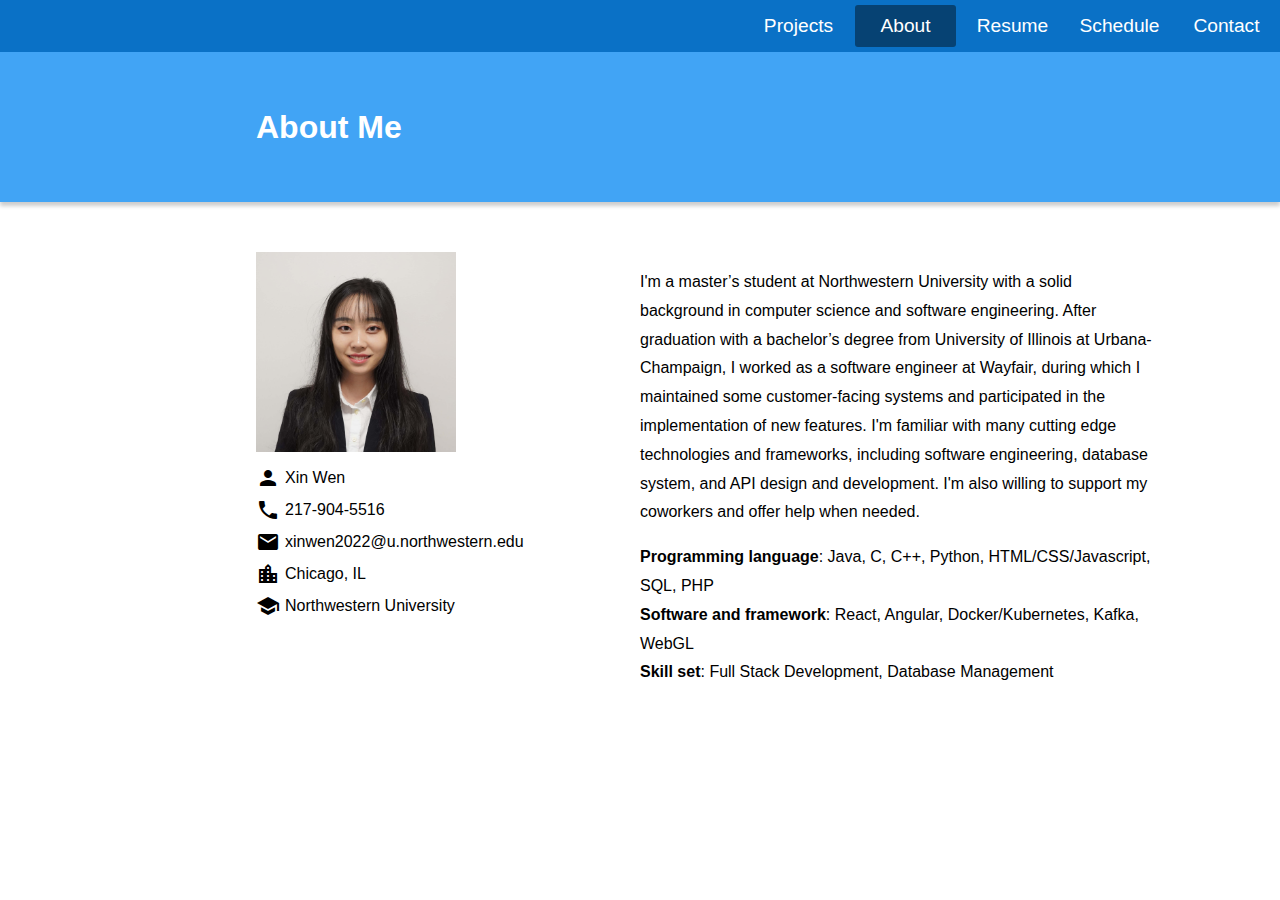
==== about_me.html @ 0b1d322e "website" ====
<!DOCTYPE html>
<html lang="en">
<head>
    <meta charset="UTF-8">
    <link rel="stylesheet" href="about_me.css"/>
    <link rel="stylesheet" href="nav.css"/>
    <link href="https://fonts.googleapis.com/icon?family=Material+Icons"
          rel="stylesheet">
    <title>About me</title>
</head>
<body>
    <nav class="navigation-bar">
        <ul role="menubar">
            <li role="menuitem" id="projects-nav">
                <a href="projects.html"> Projects </a>
            </li>
            <li role="menuitem" id="about-nav">
                <a href="about_me.html"> About </a>
            </li>
            <li role="menuitem" id="resume-nav">
                <a href="assets/resume.pdf"> Resume </a>
            </li>
            <li role="menuitem" id="schedule-nav">
                <a href="schedule.html"> Schedule </a>
            </li>
            <li role="menuitem" id="contact-nav">
                <a href="contact_me.html"> Contact </a>
            </li>
        </ul>
    </nav>
    <main>
        <div class="header-bar">
            About Me
        </div>
        <div class="about-me-container">
            <div class="contact-info">
                <img id="professional-img" src="assets/photo.jpg" alt="Xin Wen's professional photo">
                <div class="icon-info">
                    <i class="material-icons">person</i> Xin Wen
                </div>
                <div class="icon-info">
                    <i class="material-icons">phone</i> 217-904-5516
                </div>
                <div class="icon-info">
                    <i class="material-icons">email</i> xinwen2022@u.northwestern.edu
                </div>
                <div class="icon-info">
                    <i class="material-icons">location_city</i> Chicago, IL
                </div>
                <div class="icon-info">
                    <i class="material-icons">school</i> Northwestern University
                </div>
            </div>
            <div class="bio">
                <p>
                    I'm a master’s student at Northwestern University with a solid background in computer science and software engineering.
                    After graduation with a bachelor’s degree from University of Illinois at Urbana-Champaign, I worked as a software engineer at Wayfair,
                    during which I maintained some customer-facing systems and participated in the implementation of new features.
                    I'm familiar with many cutting edge technologies and frameworks, including software engineering, database system,
                    and API design and development. I'm also willing to support my coworkers and offer help when needed.
                </p>
                <p>
                    <b>Programming language</b>: Java, C, C++, Python, HTML/CSS/Javascript, SQL, PHP <br>
                    <b>Software and framework</b>: React, Angular, Docker/Kubernetes, Kafka, WebGL <br>
                    <b>Skill set</b>: Full Stack Development, Database Management <br>
                </p>
            </div>
        </div>
</main>
</body>
</html>
---- about_me.css ----
#about-nav {
    background-color: #064273;
}

.about-me-container {
    display: flex;
}

.contact-info {
    width: 40%;
    box-sizing: border-box;
    padding-left: 20%;
    padding-top: 50px;
    display: flex;
    flex-direction: column;
}

#professional-img {
    width: 200px;
    margin-bottom: 10px;
}

.bio {
    width: 60%;
    padding: 50px 10%;
    box-sizing: border-box;
    line-height: 1.8;
}

.icon-info {
    display: flex;
    align-items: center;
}

.material-icons {
    padding: 4px 5px 4px 0;
}

@media screen and (max-width: 1000px) {
    .about-me-container {
        flex-direction: column;
    }

    .contact-info {
        width: 100%;
        padding: 50px 10%;
    }

    .bio {
        width: 100%;
        padding: 0 10%;
    }
}
---- nav.css ----
nav.navigation-bar li:hover {
    background-color: #0a5ea3;
}

nav.navigation-bar li:active {
    background-color: #064273;
}

.header-bar {
    width: 100%;
    height: 150px;
    background-color: #41A4F5;
    color: white;
    font-weight: bold;
    font-size: 2em;
    display: flex;
    align-items: center;
    padding-left: 20%;
    box-sizing: border-box;
    box-shadow: 0 4px 4px #0003;
}

body {
    margin: 0;
    font-family: Verdana, Geneva, sans-serif;
}

nav.navigation-bar ul {
    list-style: none;
    display: flex;
    justify-content: flex-end;
    margin: 0;
    padding: 0;
    background-color: #0A71C6;
}

nav.navigation-bar ul a {
    color: #FFFFFF;
    text-decoration: none;
}

nav.navigation-bar li {
    font-size: 1.2em;
    color: white;
    margin: 5px 3px;
    padding: 10px 8px;
    user-select: none;
    position: relative;
    border-radius: 3px;
    width: 85px;
    text-align: center;
}
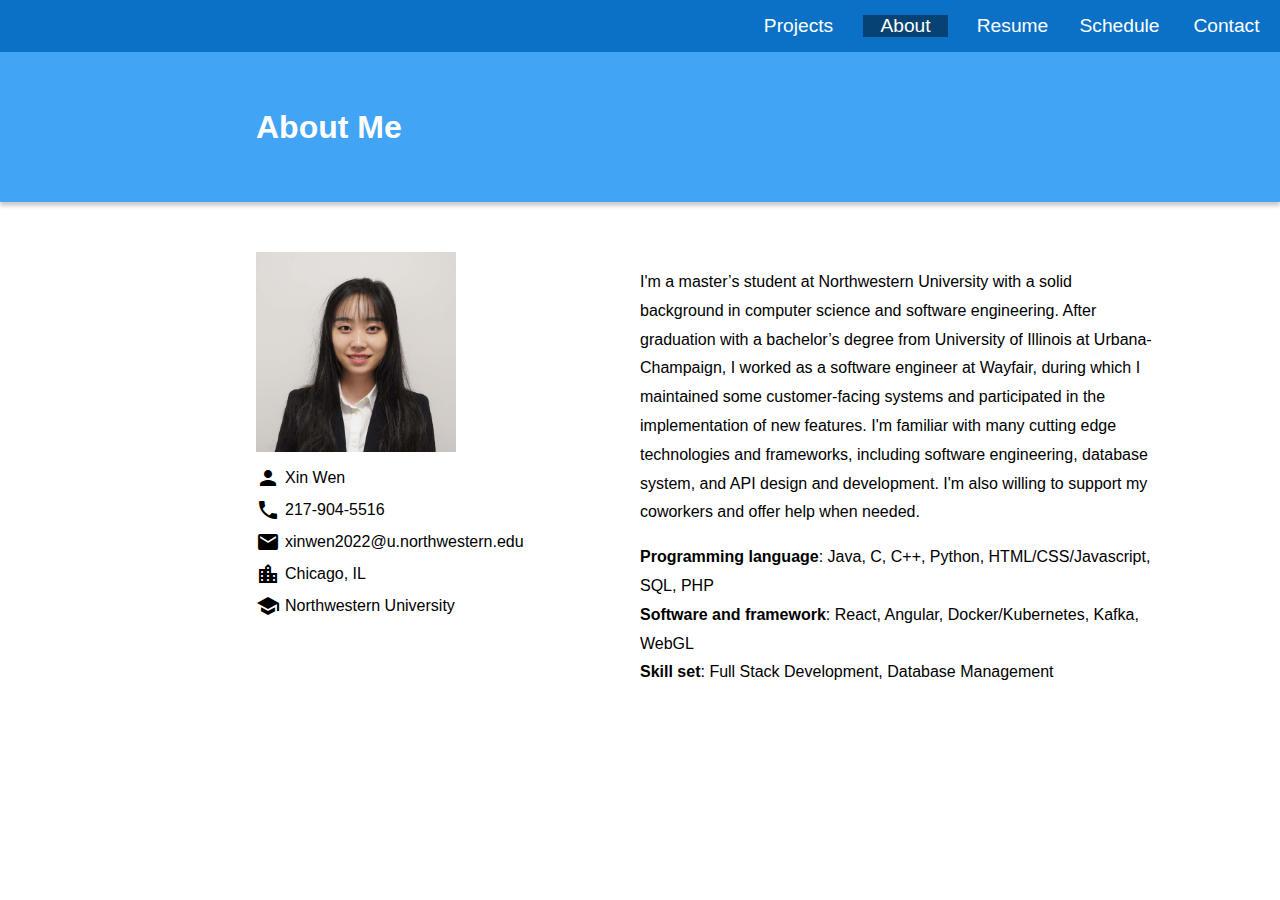
==== commit 587d06c3: "edit resume" ====
--- a/about_me.html
+++ b/about_me.html
@@ -9,30 +9,33 @@
     <title>About me</title>
 </head>
 <body>
+    <!-- navigation menu -->
     <nav class="navigation-bar">
         <ul role="menubar">
-            <li role="menuitem" id="projects-nav">
-                <a href="projects.html"> Projects </a>
+            <li role="menuitem" >
+                <a href="index.html"> <div id="projects-nav"> Projects </div></a>
             </li>
-            <li role="menuitem" id="about-nav">
-                <a href="about_me.html"> About </a>
+            <li role="menuitem" >
+                <a href="about_me.html"> <div id="about-nav"> About </div> </a>
             </li>
-            <li role="menuitem" id="resume-nav">
-                <a href="assets/resume.pdf"> Resume </a>
+            <li role="menuitem" >
+                <a href="assets/resume.pdf" target="_blank"> <div id="resume-nav"> Resume </div> </a>
             </li>
-            <li role="menuitem" id="schedule-nav">
-                <a href="schedule.html"> Schedule </a>
+            <li role="menuitem" >
+                <a href="schedule.html"> <div id="schedule-nav"> Schedule </div> </a>
             </li>
-            <li role="menuitem" id="contact-nav">
-                <a href="contact_me.html"> Contact </a>
+            <li role="menuitem">
+                <a href="contact_me.html"> <div id="contact-nav"> Contact </div> </a>
             </li>
         </ul>
     </nav>
     <main>
+        <!-- page header -->
         <div class="header-bar">
             About Me
         </div>
         <div class="about-me-container">
+            <!-- personal contact information -->
             <div class="contact-info">
                 <img id="professional-img" src="assets/photo.jpg" alt="Xin Wen's professional photo">
                 <div class="icon-info">
@@ -51,6 +54,7 @@
                     <i class="material-icons">school</i> Northwestern University
                 </div>
             </div>
+            <!-- bio -->
             <div class="bio">
                 <p>
                     I'm a master’s student at Northwestern University with a solid background in computer science and software engineering.
